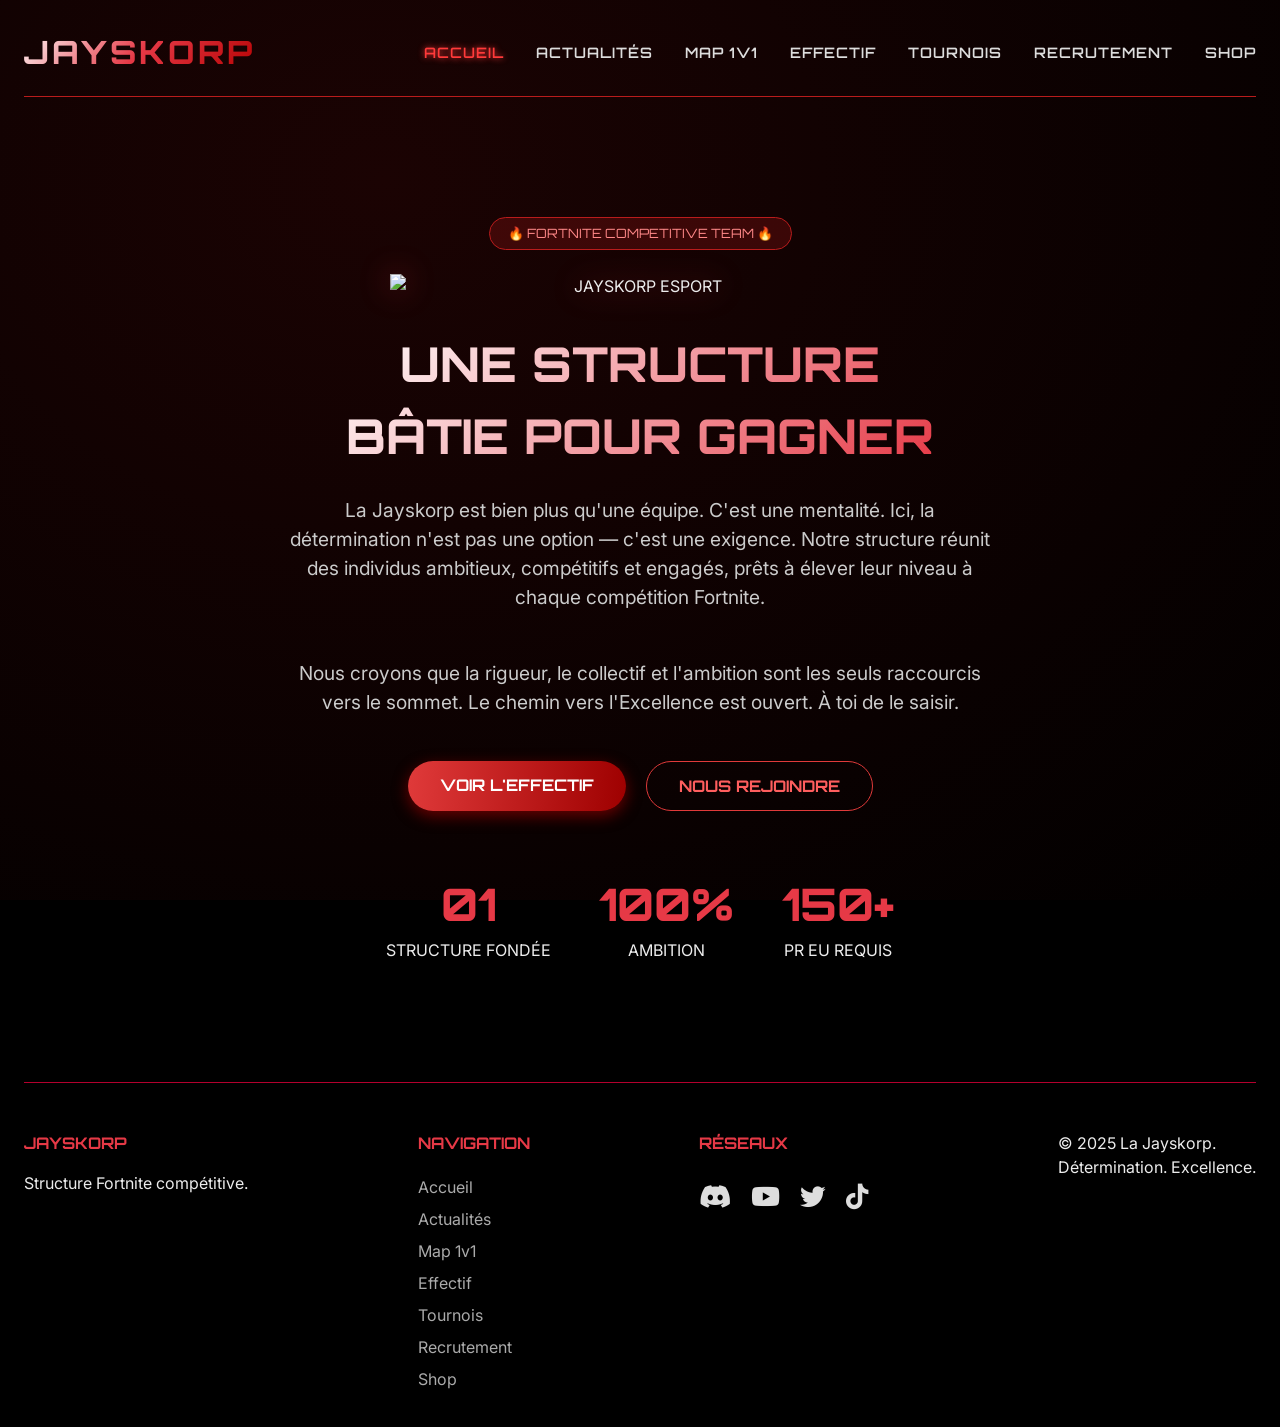
==== index.html @ bbeffe3f "Add files via upload" ====
<!DOCTYPE html>
<html lang="fr">
<head>
    <meta charset="UTF-8">
    <meta name="viewport" content="width=device-width, initial-scale=1.0">
    <title>JAYSKORP | Accueil - Structure Fortnite Competitive</title>
    <link rel="stylesheet" href="https://cdnjs.cloudflare.com/ajax/libs/font-awesome/6.0.0-beta3/css/all.min.css">
    <link href="https://fonts.googleapis.com/css2?family=Orbitron:wght@400;500;600;700;800;900&family=Inter:opsz,wght@14..32,300;400;500;600;700;800&display=swap" rel="stylesheet">
    <link rel="stylesheet" href="style.css">
</head>
<body>
<div class="bg-red-dark"></div>
<div class="container">
    <nav class="navbar">
        <div class="logo"><h1>JAYSKORP</h1></div>
        <ul class="nav-links">
            <li><a href="index.html" class="active">ACCUEIL</a></li>
            <li><a href="actualites.html">ACTUALITÉS</a></li>
            <li><a href="map.html">MAP 1V1</a></li>
            <li><a href="effectif.html">EFFECTIF</a></li>
            <li><a href="tournois.html">TOURNOIS</a></li>
            <li><a href="recrutement.html">RECRUTEMENT</a></li>
            <li><a href="shop.html">SHOP</a></li>
        </ul>
    </nav>
    <section>
        <div class="hero">
            <div class="hero-badge">🔥 FORTNITE COMPETITIVE TEAM 🔥</div>
            
            <!-- IMAGE AGRANDIE -->
            <img src="JSKONtop.png" alt="JAYSKORP ESPORT" style="max-width: 500px; width: 100%; height: auto; margin-bottom: 30px; filter: drop-shadow(0 0 15px rgba(230, 57, 70, 0.4));">
            
            <h2>UNE STRUCTURE<br>BÂTIE POUR GAGNER</h2>
            <p>La Jayskorp est bien plus qu'une équipe. C'est une mentalité. Ici, la détermination n'est pas une option — c'est une exigence. Notre structure réunit des individus ambitieux, compétitifs et engagés, prêts à élever leur niveau à chaque compétition Fortnite.</p>
            <p>Nous croyons que la rigueur, le collectif et l'ambition sont les seuls raccourcis vers le sommet. Le chemin vers l'Excellence est ouvert. À toi de le saisir.</p>
            <div class="btn-group">
                <a href="effectif.html" class="btn-primary">VOIR L'EFFECTIF</a>
                <a href="recrutement.html" class="btn-outline">NOUS REJOINDRE</a>
            </div>
            <div class="stats">
                <div class="stat-item"><div class="stat-number">01</div><div>STRUCTURE FONDÉE</div></div>
                <div class="stat-item"><div class="stat-number">100%</div><div>AMBITION</div></div>
                <div class="stat-item"><div class="stat-number">150+</div><div>PR EU REQUIS</div></div>
            </div>
        </div>
    </section>
    <footer class="footer">
        <div class="footer-col"><h4>JAYSKORP</h4><p>Structure Fortnite compétitive.</p></div>
        <div class="footer-col"><h4>NAVIGATION</h4><ul><li><a href="index.html">Accueil</a></li><li><a href="actualites.html">Actualités</a></li><li><a href="map.html">Map 1v1</a></li><li><a href="effectif.html">Effectif</a></li><li><a href="tournois.html">Tournois</a></li><li><a href="recrutement.html">Recrutement</a></li><li><a href="shop.html">Shop</a></li></ul></div>
        <div class="footer-col"><h4>RÉSEAUX</h4><div class="social-icons"><a href="https://discord.gg/bpmTs4mX" target="_blank"><i class="fab fa-discord"></i></a><a href="https://www.youtube.com/@JAYSKORPJsK-p3g" target="_blank"><i class="fab fa-youtube"></i></a><a href="https://x.com/JAYSKORP_offic" target="_blank"><i class="fab fa-twitter"></i></a><a href="https://www.tiktok.com/@jayskorp_offic" target="_blank"><i class="fab fa-tiktok"></i></a></div></div>
        <div class="footer-col"><p>© 2025 La Jayskorp.<br>Détermination. Excellence.</p></div>
    </footer>
</div>
</body>
</html>
---- style.css ----
* {
    margin: 0;
    padding: 0;
    box-sizing: border-box;
}

body {
    background-color: #000000;
    font-family: 'Inter', sans-serif;
    color: #ececec;
    line-height: 1.5;
}

.bg-red-dark {
    position: fixed;
    top: 0;
    left: 0;
    width: 100%;
    height: 100%;
    background: radial-gradient(ellipse at 30% 20%, #1a0303, #000000);
    z-index: -2;
}

    .bg-red-dark::before {
        content: "";
        position: absolute;
        width: 100%;
        height: 100%;
        background-image: url('[data-uri]');
        opacity: 0.2;
        pointer-events: none;
    }

.container {
    max-width: 1300px;
    margin: 0 auto;
    padding: 0 24px;
}

.navbar {
    display: flex;
    justify-content: space-between;
    align-items: center;
    flex-wrap: wrap;
    padding: 28px 0 20px;
    border-bottom: 1px solid #b91c1c;
    margin-bottom: 20px;
}

.logo h1 {
    font-family: 'Orbitron', monospace;
    font-size: 2rem;
    font-weight: 800;
    letter-spacing: 3px;
    background: linear-gradient(135deg, #ffffff, #e63946, #b30000);
    -webkit-background-clip: text;
    background-clip: text;
    color: transparent;
}

.nav-links {
    display: flex;
    gap: 2rem;
    list-style: none;
    flex-wrap: wrap;
}

    .nav-links a {
        text-decoration: none;
        color: #ddd;
        font-weight: 600;
        font-size: 0.9rem;
        letter-spacing: 1px;
        font-family: 'Orbitron', monospace;
        transition: 0.2s;
    }

        .nav-links a:hover, .nav-links a.active {
            color: #ff3a3a;
            text-shadow: 0 0 6px #ff3a3a;
        }

section {
    margin: 80px 0;
}

.section-title {
    font-family: 'Orbitron', monospace;
    font-size: 2.2rem;
    font-weight: 700;
    margin-bottom: 40px;
    border-left: 5px solid #e03a3a;
    padding-left: 20px;
}

.hero {
    display: flex;
    flex-direction: column;
    align-items: center;
    text-align: center;
    padding: 40px 0 20px;
}

.hero-badge {
    font-family: 'Orbitron';
    background: rgba(220, 30, 30, 0.2);
    border: 1px solid #b91c1c;
    padding: 6px 18px;
    border-radius: 40px;
    font-size: 0.8rem;
    margin-bottom: 24px;
    color: #ff8888;
}

.hero h2 {
    font-family: 'Orbitron';
    font-size: 3rem;
    font-weight: 800;
    background: linear-gradient(135deg, #FFFFFF, #e63946);
    background-clip: text;
    -webkit-background-clip: text;
    color: transparent;
    max-width: 800px;
}

.hero p {
    font-size: 1.2rem;
    max-width: 700px;
    margin: 24px auto;
    color: #cbcbcb;
}

.btn-group {
    display: flex;
    gap: 20px;
    flex-wrap: wrap;
    justify-content: center;
    margin-top: 20px;
}

.btn-primary, .btn-outline {
    padding: 12px 32px;
    font-weight: bold;
    border-radius: 40px;
    text-decoration: none;
    font-family: 'Orbitron', monospace;
    transition: 0.3s;
    display: inline-block;
}

.btn-primary {
    background: linear-gradient(95deg, #e03a3a, #9e0000);
    color: white;
    box-shadow: 0 5px 15px rgba(200, 0, 0, 0.5);
}

    .btn-primary:hover {
        transform: scale(1.03);
        background: linear-gradient(95deg, #ff4d4d, #b00000);
    }

.btn-outline {
    border: 1.5px solid #e03a3a;
    color: #ff5e5e;
    background: transparent;
}

    .btn-outline:hover {
        background: rgba(224, 58, 58, 0.15);
    }

.stats {
    display: flex;
    justify-content: center;
    gap: 48px;
    flex-wrap: wrap;
    margin: 60px 0 20px;
}

.stat-number {
    font-family: 'Orbitron';
    font-size: 2.8rem;
    font-weight: 800;
    color: #e63946;
}

.footer {
    border-top: 1px solid #b3002d;
    padding: 48px 0 32px;
    margin-top: 60px;
    display: flex;
    flex-wrap: wrap;
    justify-content: space-between;
    gap: 30px;
}

.footer-col h4 {
    font-family: 'Orbitron';
    margin-bottom: 16px;
    color: #e63946;
}

.footer-col ul {
    list-style: none;
}

.footer-col li, .footer-col a {
    color: #aaa;
    text-decoration: none;
    line-height: 2;
}

.social-icons a {
    color: #ddd;
    font-size: 1.6rem;
    margin-right: 20px;
    transition: 0.2s;
    display: inline-block;
}

    .social-icons a:hover {
        color: #ff4d4d;
    }

.news-grid, .direction-cards, .moderation-grid, .recrut-grid {
    display: grid;
    gap: 30px;
}

.news-grid {
    grid-template-columns: repeat(auto-fill, minmax(320px, 1fr));
}

.direction-cards {
    grid-template-columns: repeat(auto-fit, minmax(260px, 1fr));
}

.moderation-grid {
    grid-template-columns: repeat(auto-fit, minmax(180px, auto));
}

.recrut-grid {
    grid-template-columns: repeat(auto-fit, minmax(240px, 1fr));
}

.news-card, .member-card, .mod-item, .recruit-card, .tournoi-empty, .map-card {
    background: rgba(10, 0, 0, 0.7);
    backdrop-filter: blur(6px);
    border-radius: 24px;
    border: 1px solid #b91c1c;
    padding: 28px;
    transition: 0.25s;
}

.member-card, .mod-item, .recruit-card {
    text-align: center;
}

.member-icon {
    font-size: 3rem;
    background: #1c0a0a;
    width: 80px;
    height: 80px;
    margin: 0 auto 20px;
    display: flex;
    align-items: center;
    justify-content: center;
    border-radius: 60px;
    color: #e63946;
    border: 1px solid #b91c1c;
}

.member-name {
    font-size: 1.5rem;
    font-weight: 800;
    font-family: 'Orbitron', monospace;
}

.member-role {
    color: #ff6b6b;
    font-weight: 600;
    margin-top: 5px;
}

.mod-item {
    border-left: 4px solid #e63946;
}

.recruit-card {
    border-top: 5px solid #e03a3a;
}

.tournoi-empty, .map-card {
    text-align: center;
}

.news-date, .map-badge {
    color: #ff5e5e;
    font-size: 0.85rem;
    font-weight: 600;
    margin-bottom: 12px;
}

.news-card h3, .map-card h3 {
    font-size: 1.5rem;
    margin: 12px 0;
}

.readmore {
    color: #ff5e5e;
    text-decoration: none;
    font-weight: 600;
    display: inline-flex;
    align-items: center;
    gap: 6px;
    margin-top: 16px;
}

.map-code {
    background: #1a0a0a;
    display: inline-block;
    padding: 8px 20px;
    border-radius: 60px;
    font-family: monospace;
    font-size: 1.2rem;
    border: 1px solid #e63946;
    margin: 15px 0;
}

.alert {
    background: rgba(200,40,40,0.15);
    border-left: 4px solid #ff4d4d;
    padding: 12px 16px;
    border-radius: 16px;
    margin-top: 12px;
}

input, select, textarea {
    background: #1a0a0a;
    border: 1px solid #b3002d;
    padding: 14px;
    border-radius: 60px;
    color: white;
    font-family: inherit;
    width: 100%;
}

.recruit-condition {
    background: #1a0a0a;
    border-radius: 40px;
    padding: 20px;
    text-align: center;
    border: 1px solid #e63946;
    margin-top: 25px;
}

form {
    display: flex;
    flex-wrap: wrap;
    gap: 20px;
    margin-top: 20px;
}

    form input, form select, form button {
        flex: 1;
        min-width: 180px;
    }

button {
    cursor: pointer;
}

@media (max-width: 800px) {
    .navbar {
        flex-direction: column;
        gap: 20px;
    }

    .hero h2 {
        font-size: 2rem;
    }

    .section-title {
        font-size: 1.8rem;
    }
}
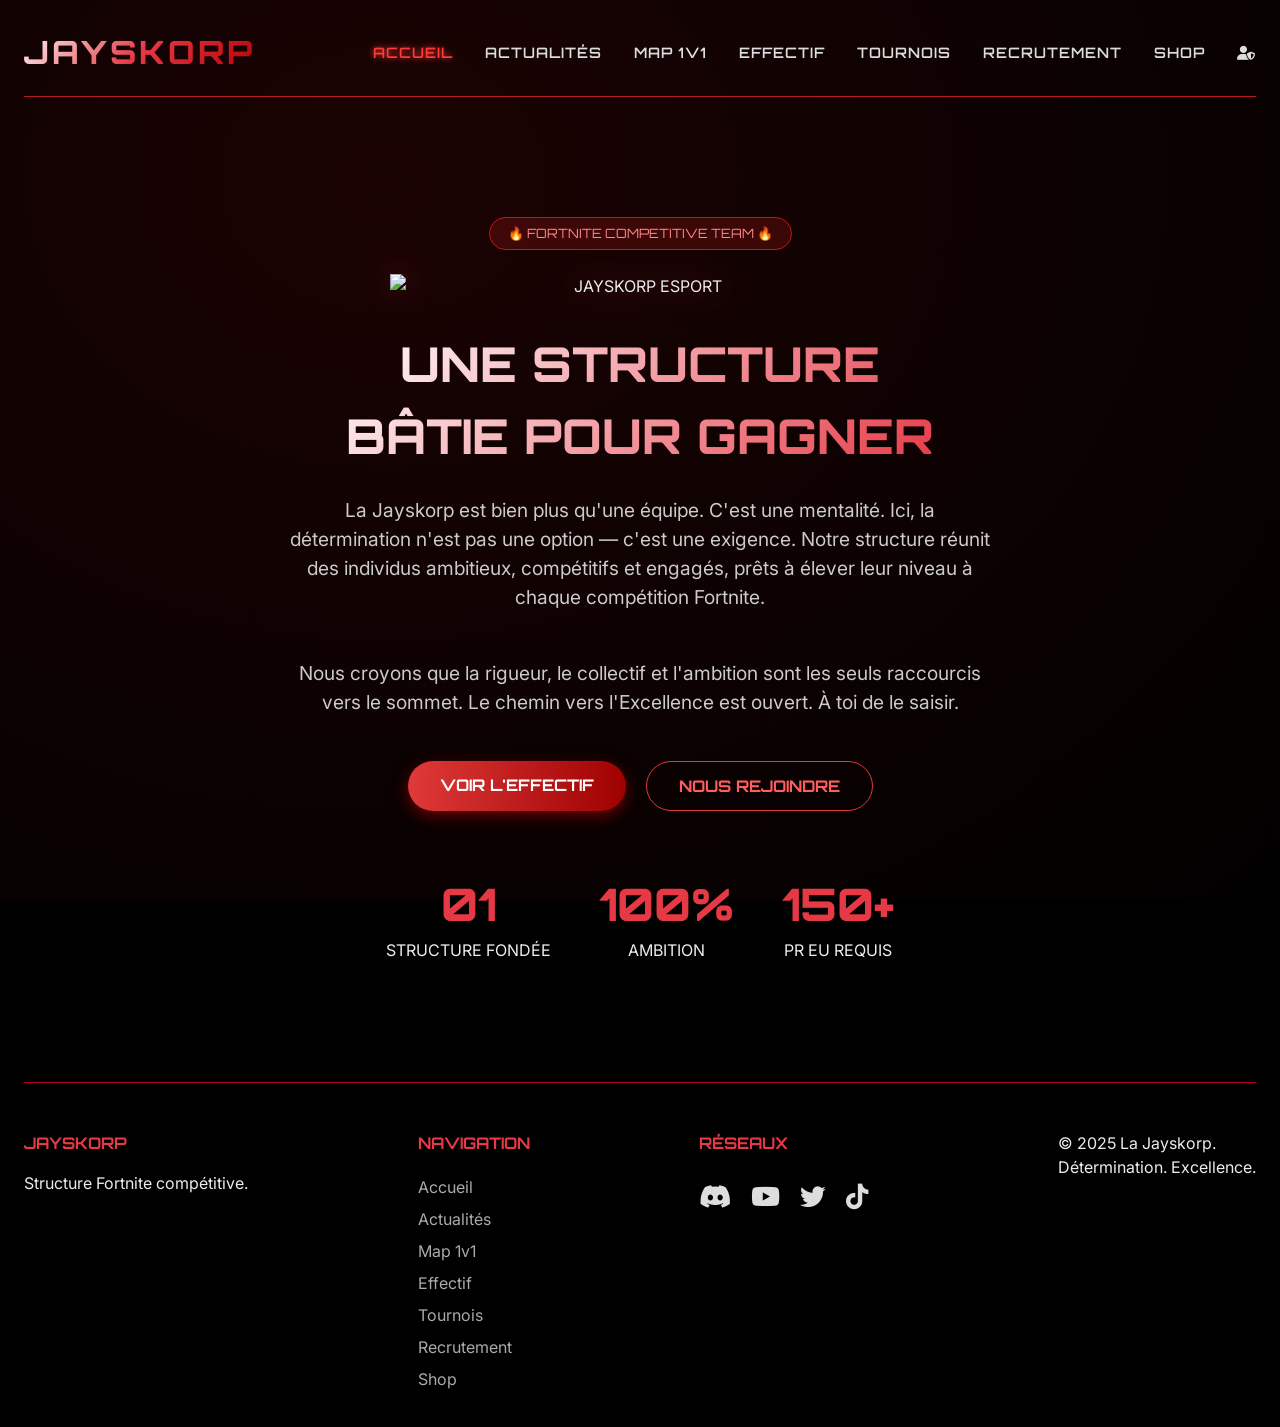
==== commit c1778a7b: "Update index.html" ====
--- a/index.html
+++ b/index.html
@@ -21,15 +21,13 @@
             <li><a href="tournois.html">TOURNOIS</a></li>
             <li><a href="recrutement.html">RECRUTEMENT</a></li>
             <li><a href="shop.html">SHOP</a></li>
+            <li><a href="#" id="adminLoginIcon" title="Administration"><i class="fas fa-user-shield admin-icon"></i></a></li>
         </ul>
     </nav>
     <section>
         <div class="hero">
             <div class="hero-badge">🔥 FORTNITE COMPETITIVE TEAM 🔥</div>
-            
-            <!-- IMAGE AGRANDIE -->
             <img src="JSKONtop.png" alt="JAYSKORP ESPORT" style="max-width: 500px; width: 100%; height: auto; margin-bottom: 30px; filter: drop-shadow(0 0 15px rgba(230, 57, 70, 0.4));">
-            
             <h2>UNE STRUCTURE<br>BÂTIE POUR GAGNER</h2>
             <p>La Jayskorp est bien plus qu'une équipe. C'est une mentalité. Ici, la détermination n'est pas une option — c'est une exigence. Notre structure réunit des individus ambitieux, compétitifs et engagés, prêts à élever leur niveau à chaque compétition Fortnite.</p>
             <p>Nous croyons que la rigueur, le collectif et l'ambition sont les seuls raccourcis vers le sommet. Le chemin vers l'Excellence est ouvert. À toi de le saisir.</p>
@@ -51,5 +49,18 @@
         <div class="footer-col"><p>© 2025 La Jayskorp.<br>Détermination. Excellence.</p></div>
     </footer>
 </div>
+<script>
+    document.getElementById('adminLoginIcon').addEventListener('click', function(e) {
+        e.preventDefault();
+        const username = prompt("Nom d'utilisateur:");
+        const password = prompt("Mot de passe:");
+        if (username === "admin" && password === "admin") {
+            localStorage.setItem('adminLoggedIn', 'true');
+            window.location.href = 'admin-panel.html';
+        } else {
+            alert("Identifiants incorrects !");
+        }
+    });
+</script>
 </body>
-</html>+</html>
--- a/style.css
+++ b/style.css
@@ -374,7 +374,18 @@
     .navbar {
         flex-direction: column;
         gap: 20px;
-    }
+    }/* Icône connexion dans la navbar */
+.admin-icon {
+    color: #ff5e5e;
+    font-size: 1.3rem;
+    transition: 0.3s;
+    margin-left: 10px;
+}
+.admin-icon:hover {
+    color: #ff3a3a;
+    text-shadow: 0 0 8px #ff3a3a;
+    transform: scale(1.1);
+}
 
     .hero h2 {
         font-size: 2rem;
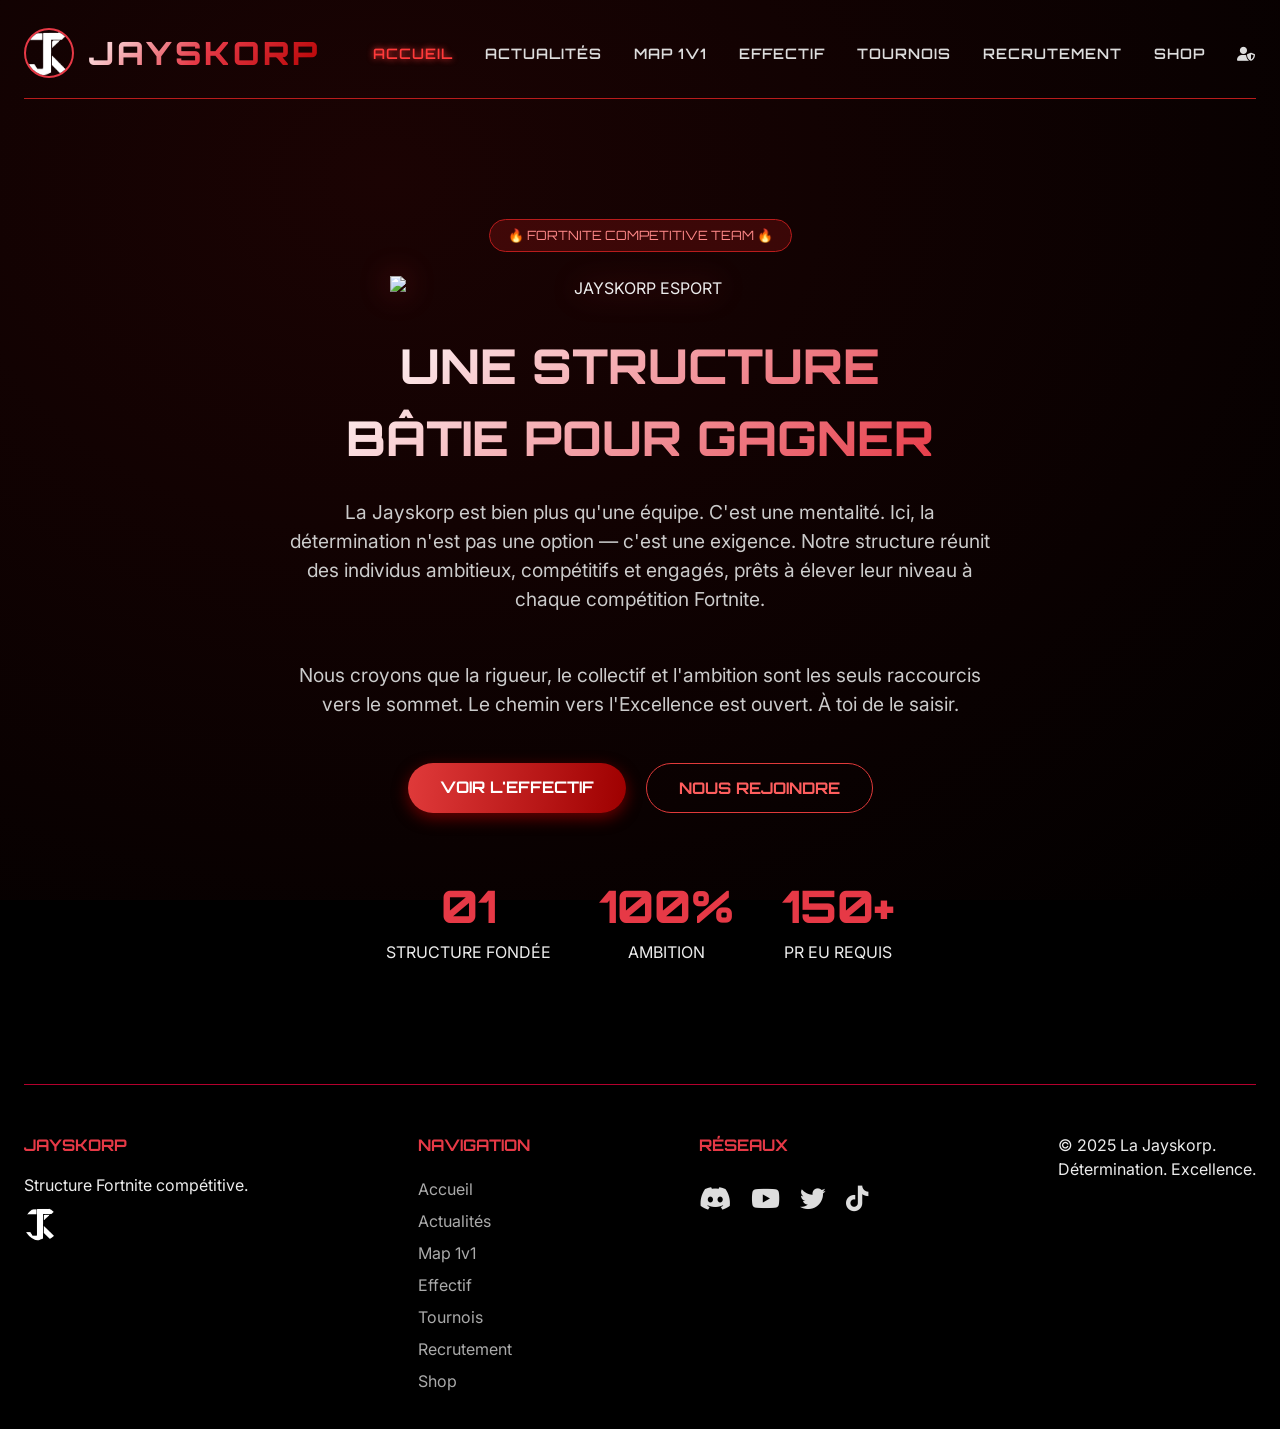
==== commit 0486e466: "Update index.html" ====
--- a/index.html
+++ b/index.html
@@ -4,6 +4,7 @@
     <meta charset="UTF-8">
     <meta name="viewport" content="width=device-width, initial-scale=1.0">
     <title>JAYSKORP | Accueil - Structure Fortnite Competitive</title>
+    <link rel="icon" type="image/jpeg" href="JSK.jpg">
     <link rel="stylesheet" href="https://cdnjs.cloudflare.com/ajax/libs/font-awesome/6.0.0-beta3/css/all.min.css">
     <link href="https://fonts.googleapis.com/css2?family=Orbitron:wght@400;500;600;700;800;900&family=Inter:opsz,wght@14..32,300;400;500;600;700;800&display=swap" rel="stylesheet">
     <link rel="stylesheet" href="style.css">
@@ -12,7 +13,10 @@
 <div class="bg-red-dark"></div>
 <div class="container">
     <nav class="navbar">
-        <div class="logo"><h1>JAYSKORP</h1></div>
+        <div class="logo" style="display: flex; align-items: center; gap: 15px;">
+            <img src="JSK.jpg" alt="JSK Logo" style="width: 50px; height: 50px; border-radius: 50%; border: 2px solid #e63946;">
+            <h1>JAYSKORP</h1>
+        </div>
         <ul class="nav-links">
             <li><a href="index.html" class="active">ACCUEIL</a></li>
             <li><a href="actualites.html">ACTUALITÉS</a></li>
@@ -43,7 +47,7 @@
         </div>
     </section>
     <footer class="footer">
-        <div class="footer-col"><h4>JAYSKORP</h4><p>Structure Fortnite compétitive.</p></div>
+        <div class="footer-col"><h4>JAYSKORP</h4><p>Structure Fortnite compétitive.</p><img src="JSK.jpg" alt="JSK" style="width: 35px; border-radius: 50%; margin-top: 10px;"></div>
         <div class="footer-col"><h4>NAVIGATION</h4><ul><li><a href="index.html">Accueil</a></li><li><a href="actualites.html">Actualités</a></li><li><a href="map.html">Map 1v1</a></li><li><a href="effectif.html">Effectif</a></li><li><a href="tournois.html">Tournois</a></li><li><a href="recrutement.html">Recrutement</a></li><li><a href="shop.html">Shop</a></li></ul></div>
         <div class="footer-col"><h4>RÉSEAUX</h4><div class="social-icons"><a href="https://discord.gg/bpmTs4mX" target="_blank"><i class="fab fa-discord"></i></a><a href="https://www.youtube.com/@JAYSKORPJsK-p3g" target="_blank"><i class="fab fa-youtube"></i></a><a href="https://x.com/JAYSKORP_offic" target="_blank"><i class="fab fa-twitter"></i></a><a href="https://www.tiktok.com/@jayskorp_offic" target="_blank"><i class="fab fa-tiktok"></i></a></div></div>
         <div class="footer-col"><p>© 2025 La Jayskorp.<br>Détermination. Excellence.</p></div>
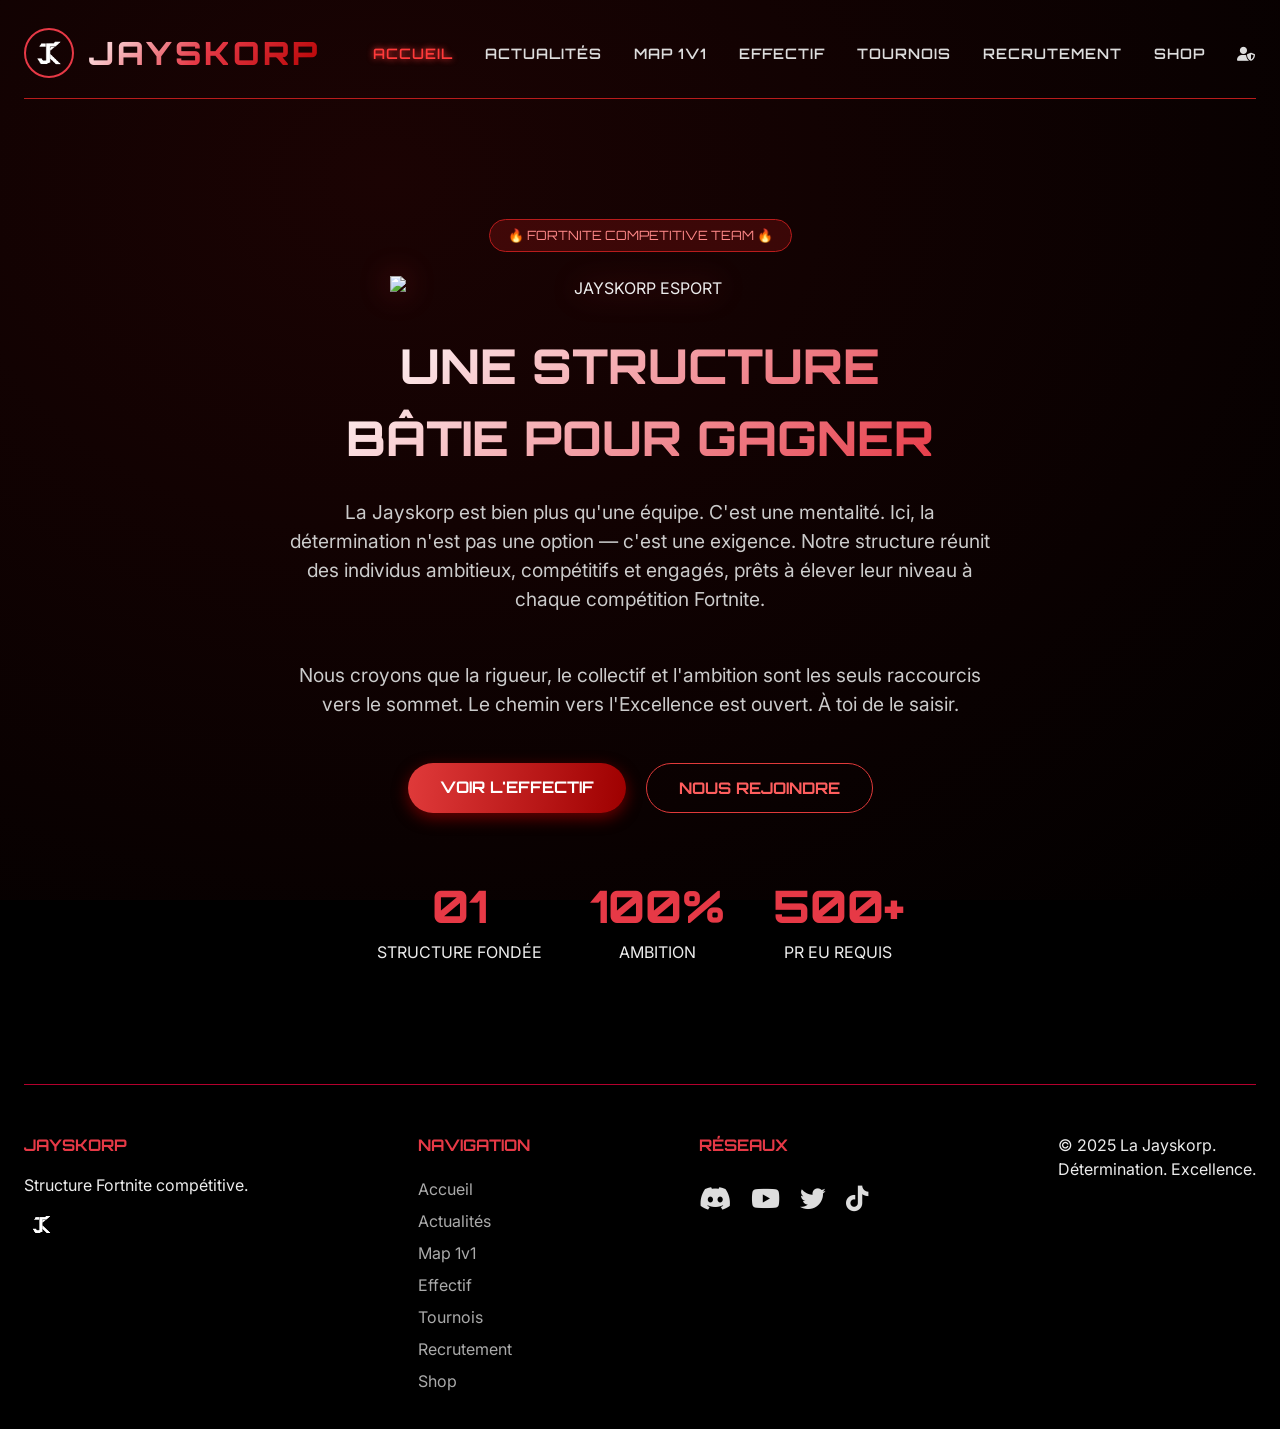
==== commit 2bf2c1a6: "Update index.html" ====
--- a/index.html
+++ b/index.html
@@ -4,7 +4,7 @@
     <meta charset="UTF-8">
     <meta name="viewport" content="width=device-width, initial-scale=1.0">
     <title>JAYSKORP | Accueil - Structure Fortnite Competitive</title>
-    <link rel="icon" type="image/jpeg" href="JSK.jpg">
+    <link rel="icon" type="image/png" href="jsk1.png">
     <link rel="stylesheet" href="https://cdnjs.cloudflare.com/ajax/libs/font-awesome/6.0.0-beta3/css/all.min.css">
     <link href="https://fonts.googleapis.com/css2?family=Orbitron:wght@400;500;600;700;800;900&family=Inter:opsz,wght@14..32,300;400;500;600;700;800&display=swap" rel="stylesheet">
     <link rel="stylesheet" href="style.css">
@@ -14,7 +14,7 @@
 <div class="container">
     <nav class="navbar">
         <div class="logo" style="display: flex; align-items: center; gap: 15px;">
-            <img src="JSK.jpg" alt="JSK Logo" style="width: 50px; height: 50px; border-radius: 50%; border: 2px solid #e63946;">
+            <img src="jsk1.png" alt="JSK Logo" style="width: 50px; height: 50px; border-radius: 50%; border: 2px solid #e63946;">
             <h1>JAYSKORP</h1>
         </div>
         <ul class="nav-links">
@@ -42,12 +42,12 @@
             <div class="stats">
                 <div class="stat-item"><div class="stat-number">01</div><div>STRUCTURE FONDÉE</div></div>
                 <div class="stat-item"><div class="stat-number">100%</div><div>AMBITION</div></div>
-                <div class="stat-item"><div class="stat-number">150+</div><div>PR EU REQUIS</div></div>
+                <div class="stat-item"><div class="stat-number">500+</div><div>PR EU REQUIS</div></div>
             </div>
         </div>
     </section>
     <footer class="footer">
-        <div class="footer-col"><h4>JAYSKORP</h4><p>Structure Fortnite compétitive.</p><img src="JSK.jpg" alt="JSK" style="width: 35px; border-radius: 50%; margin-top: 10px;"></div>
+        <div class="footer-col"><h4>JAYSKORP</h4><p>Structure Fortnite compétitive.</p><img src="jsk1.png" alt="JSK" style="width: 35px; border-radius: 50%; margin-top: 10px;"></div>
         <div class="footer-col"><h4>NAVIGATION</h4><ul><li><a href="index.html">Accueil</a></li><li><a href="actualites.html">Actualités</a></li><li><a href="map.html">Map 1v1</a></li><li><a href="effectif.html">Effectif</a></li><li><a href="tournois.html">Tournois</a></li><li><a href="recrutement.html">Recrutement</a></li><li><a href="shop.html">Shop</a></li></ul></div>
         <div class="footer-col"><h4>RÉSEAUX</h4><div class="social-icons"><a href="https://discord.gg/bpmTs4mX" target="_blank"><i class="fab fa-discord"></i></a><a href="https://www.youtube.com/@JAYSKORPJsK-p3g" target="_blank"><i class="fab fa-youtube"></i></a><a href="https://x.com/JAYSKORP_offic" target="_blank"><i class="fab fa-twitter"></i></a><a href="https://www.tiktok.com/@jayskorp_offic" target="_blank"><i class="fab fa-tiktok"></i></a></div></div>
         <div class="footer-col"><p>© 2025 La Jayskorp.<br>Détermination. Excellence.</p></div>
